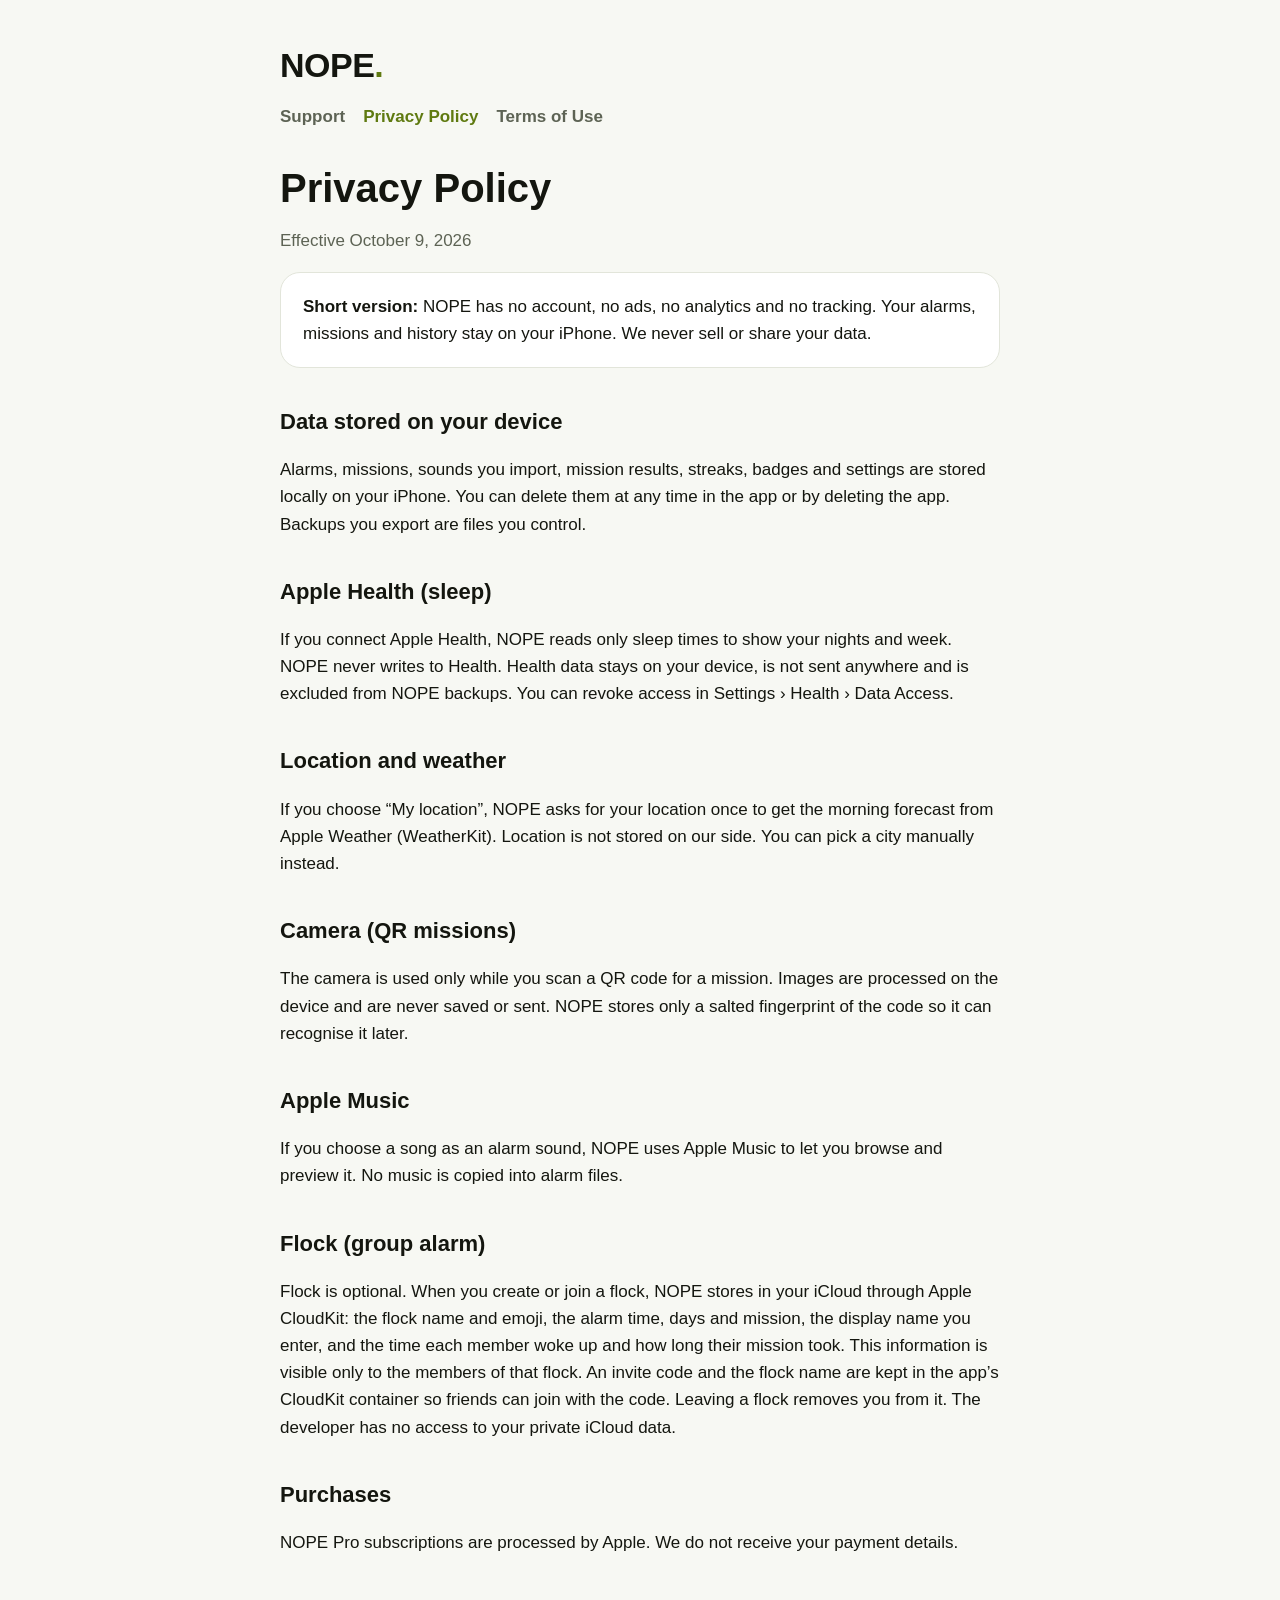
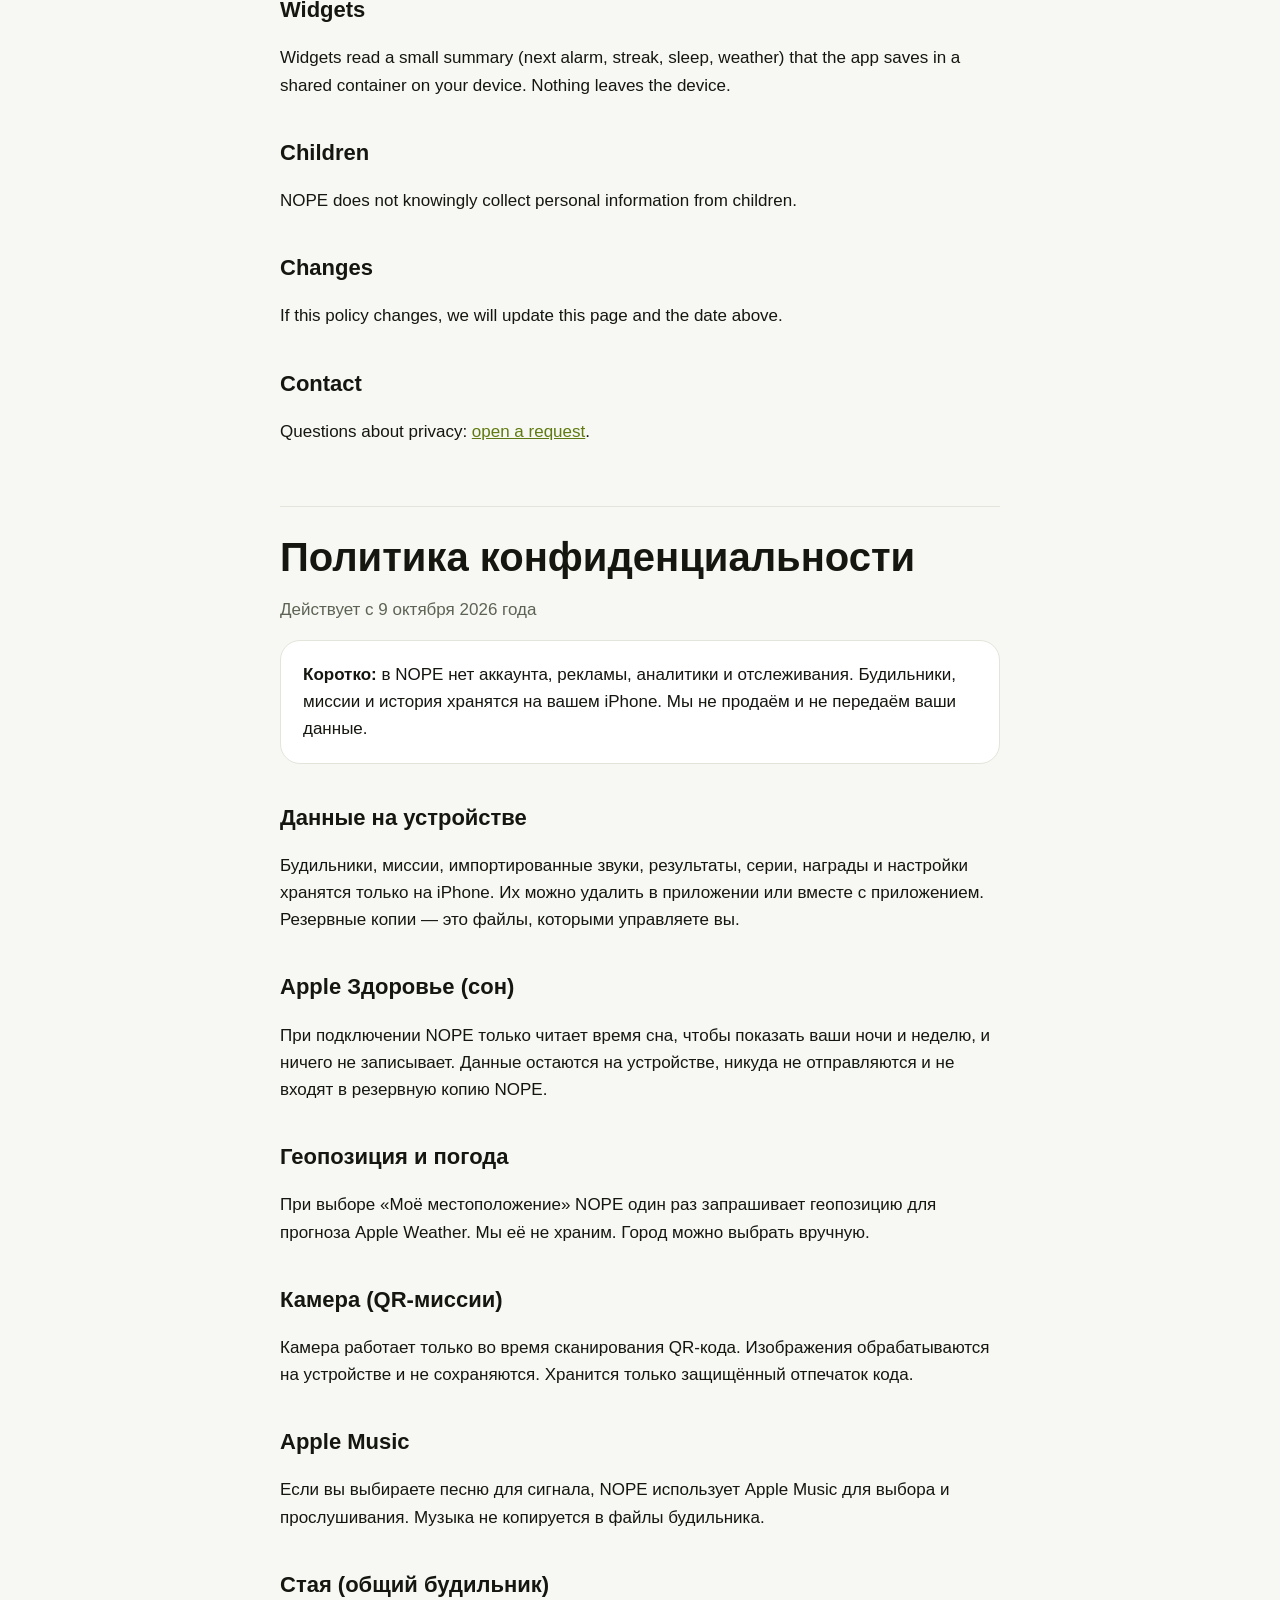
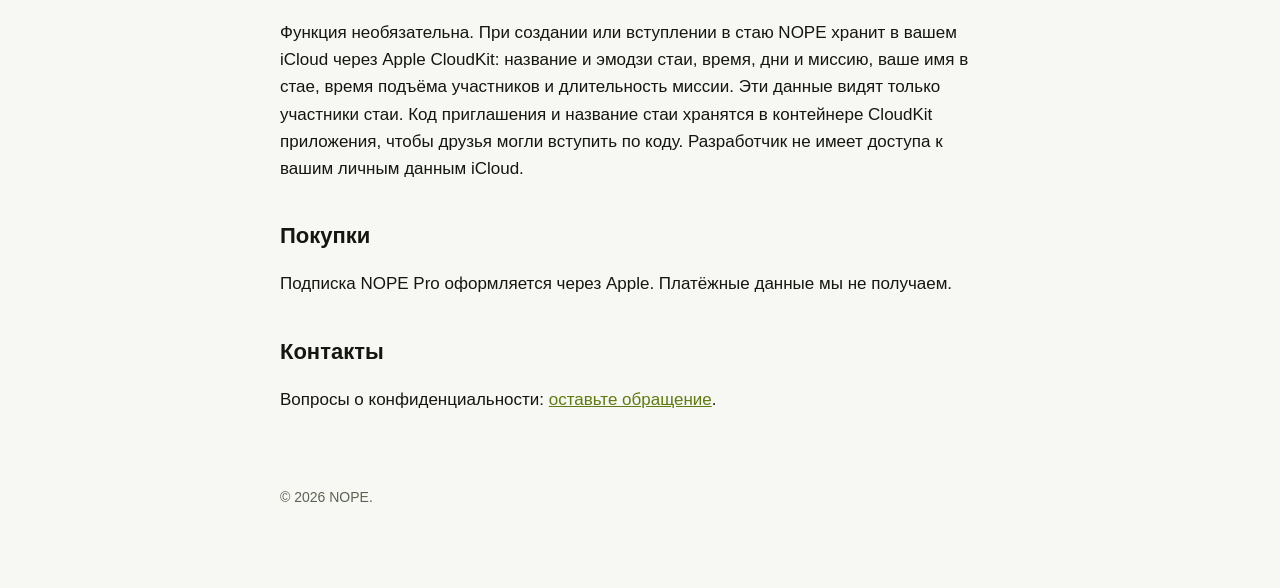
==== privacy.html @ cd567e85 "NOPE: support, privacy policy and terms pages Co-Authored-By: Claude Opus 5.5 <noreply@anthropic.com" ====
<!doctype html>
<html lang="en">
<head>
<meta charset="utf-8">
<meta name="viewport" content="width=device-width, initial-scale=1">
<title>NOPE Privacy Policy</title>
<meta name="description" content="Privacy Policy for NOPE, the alarm clock with wake-up missions for iPhone.">
<link rel="stylesheet" href="style.css">
</head>
<body>
<main>
<a class="brand" href="./">NOPE<span>.</span></a>
<nav><a href="./">Support</a><a href="privacy.html" aria-current="page">Privacy Policy</a><a href="terms.html">Terms of Use</a></nav>

<h1>Privacy Policy</h1>
<p class="muted">Effective October 9, 2026</p>

<div class="card"><strong>Short version:</strong> NOPE has no account, no ads, no analytics and no tracking. Your alarms, missions and history stay on your iPhone. We never sell or share your data.</div>

<h2>Data stored on your device</h2>
<p>Alarms, missions, sounds you import, mission results, streaks, badges and settings are stored locally on your iPhone. You can delete them at any time in the app or by deleting the app. Backups you export are files you control.</p>

<h2>Apple Health (sleep)</h2>
<p>If you connect Apple Health, NOPE reads only sleep times to show your nights and week. NOPE never writes to Health. Health data stays on your device, is not sent anywhere and is excluded from NOPE backups. You can revoke access in Settings › Health › Data Access.</p>

<h2>Location and weather</h2>
<p>If you choose “My location”, NOPE asks for your location once to get the morning forecast from Apple Weather (WeatherKit). Location is not stored on our side. You can pick a city manually instead.</p>

<h2>Camera (QR missions)</h2>
<p>The camera is used only while you scan a QR code for a mission. Images are processed on the device and are never saved or sent. NOPE stores only a salted fingerprint of the code so it can recognise it later.</p>

<h2>Apple Music</h2>
<p>If you choose a song as an alarm sound, NOPE uses Apple Music to let you browse and preview it. No music is copied into alarm files.</p>

<h2>Flock (group alarm)</h2>
<p>Flock is optional. When you create or join a flock, NOPE stores in your iCloud through Apple CloudKit: the flock name and emoji, the alarm time, days and mission, the display name you enter, and the time each member woke up and how long their mission took. This information is visible only to the members of that flock. An invite code and the flock name are kept in the app’s CloudKit container so friends can join with the code. Leaving a flock removes you from it. The developer has no access to your private iCloud data.</p>

<h2>Purchases</h2>
<p>NOPE Pro subscriptions are processed by Apple. We do not receive your payment details.</p>

<h2>Widgets</h2>
<p>Widgets read a small summary (next alarm, streak, sleep, weather) that the app saves in a shared container on your device. Nothing leaves the device.</p>

<h2>Children</h2>
<p>NOPE does not knowingly collect personal information from children.</p>

<h2>Changes</h2>
<p>If this policy changes, we will update this page and the date above.</p>

<h2>Contact</h2>
<p>Questions about privacy: <a href="https://github.com/funnymataleao/nope-app/issues">open a request</a>.</p>

<section class="lang" lang="ru">
<h1>Политика конфиденциальности</h1>
<p class="muted">Действует с 9 октября 2026 года</p>
<div class="card"><strong>Коротко:</strong> в NOPE нет аккаунта, рекламы, аналитики и отслеживания. Будильники, миссии и история хранятся на вашем iPhone. Мы не продаём и не передаём ваши данные.</div>
<h2>Данные на устройстве</h2>
<p>Будильники, миссии, импортированные звуки, результаты, серии, награды и настройки хранятся только на iPhone. Их можно удалить в приложении или вместе с приложением. Резервные копии — это файлы, которыми управляете вы.</p>
<h2>Apple Здоровье (сон)</h2>
<p>При подключении NOPE только читает время сна, чтобы показать ваши ночи и неделю, и ничего не записывает. Данные остаются на устройстве, никуда не отправляются и не входят в резервную копию NOPE.</p>
<h2>Геопозиция и погода</h2>
<p>При выборе «Моё местоположение» NOPE один раз запрашивает геопозицию для прогноза Apple Weather. Мы её не храним. Город можно выбрать вручную.</p>
<h2>Камера (QR-миссии)</h2>
<p>Камера работает только во время сканирования QR-кода. Изображения обрабатываются на устройстве и не сохраняются. Хранится только защищённый отпечаток кода.</p>
<h2>Apple Music</h2>
<p>Если вы выбираете песню для сигнала, NOPE использует Apple Music для выбора и прослушивания. Музыка не копируется в файлы будильника.</p>
<h2>Стая (общий будильник)</h2>
<p>Функция необязательна. При создании или вступлении в стаю NOPE хранит в вашем iCloud через Apple CloudKit: название и эмодзи стаи, время, дни и миссию, ваше имя в стае, время подъёма участников и длительность миссии. Эти данные видят только участники стаи. Код приглашения и название стаи хранятся в контейнере CloudKit приложения, чтобы друзья могли вступить по коду. Разработчик не имеет доступа к вашим личным данным iCloud.</p>
<h2>Покупки</h2>
<p>Подписка NOPE Pro оформляется через Apple. Платёжные данные мы не получаем.</p>
<h2>Контакты</h2>
<p>Вопросы о конфиденциальности: <a href="https://github.com/funnymataleao/nope-app/issues">оставьте обращение</a>.</p>
</section>

<footer>© 2026 NOPE.</footer>
</main>
</body>
</html>
---- style.css ----
:root{--bg:#0a0b09;--card:#15170f;--text:#f2f4ec;--muted:#a3a99a;--lime:#d8f76f;--line:#2a2e22}
@media (prefers-color-scheme: light){:root{--bg:#f7f8f3;--card:#ffffff;--text:#14160f;--muted:#5d6354;--lime:#5f7a10;--line:#e2e5da}}
*{box-sizing:border-box}
body{margin:0;background:var(--bg);color:var(--text);font:17px/1.6 -apple-system,BlinkMacSystemFont,"SF Pro Text","Segoe UI",Roboto,sans-serif}
main{max-width:760px;margin:0 auto;padding:48px 20px 80px}
.brand{font:900 34px/1 ui-rounded,"SF Pro Rounded",-apple-system,sans-serif;letter-spacing:-.5px;text-decoration:none;color:var(--text)}
.brand span{color:var(--lime)}
nav{display:flex;gap:18px;flex-wrap:wrap;margin:18px 0 36px}
nav a{color:var(--muted);text-decoration:none;font-weight:600}
nav a:hover,nav a[aria-current]{color:var(--lime)}
h1{font:900 40px/1.1 ui-rounded,"SF Pro Rounded",-apple-system,sans-serif;margin:0 0 8px}
h2{font-size:22px;margin:36px 0 8px}
p,li{color:var(--text)}
.muted{color:var(--muted)}
a{color:var(--lime)}
.card{background:var(--card);border:1px solid var(--line);border-radius:20px;padding:20px 22px;margin:16px 0}
.lang{display:inline-block;margin-top:44px;padding-top:28px;border-top:1px solid var(--line);width:100%}
footer{margin-top:56px;color:var(--muted);font-size:14px}
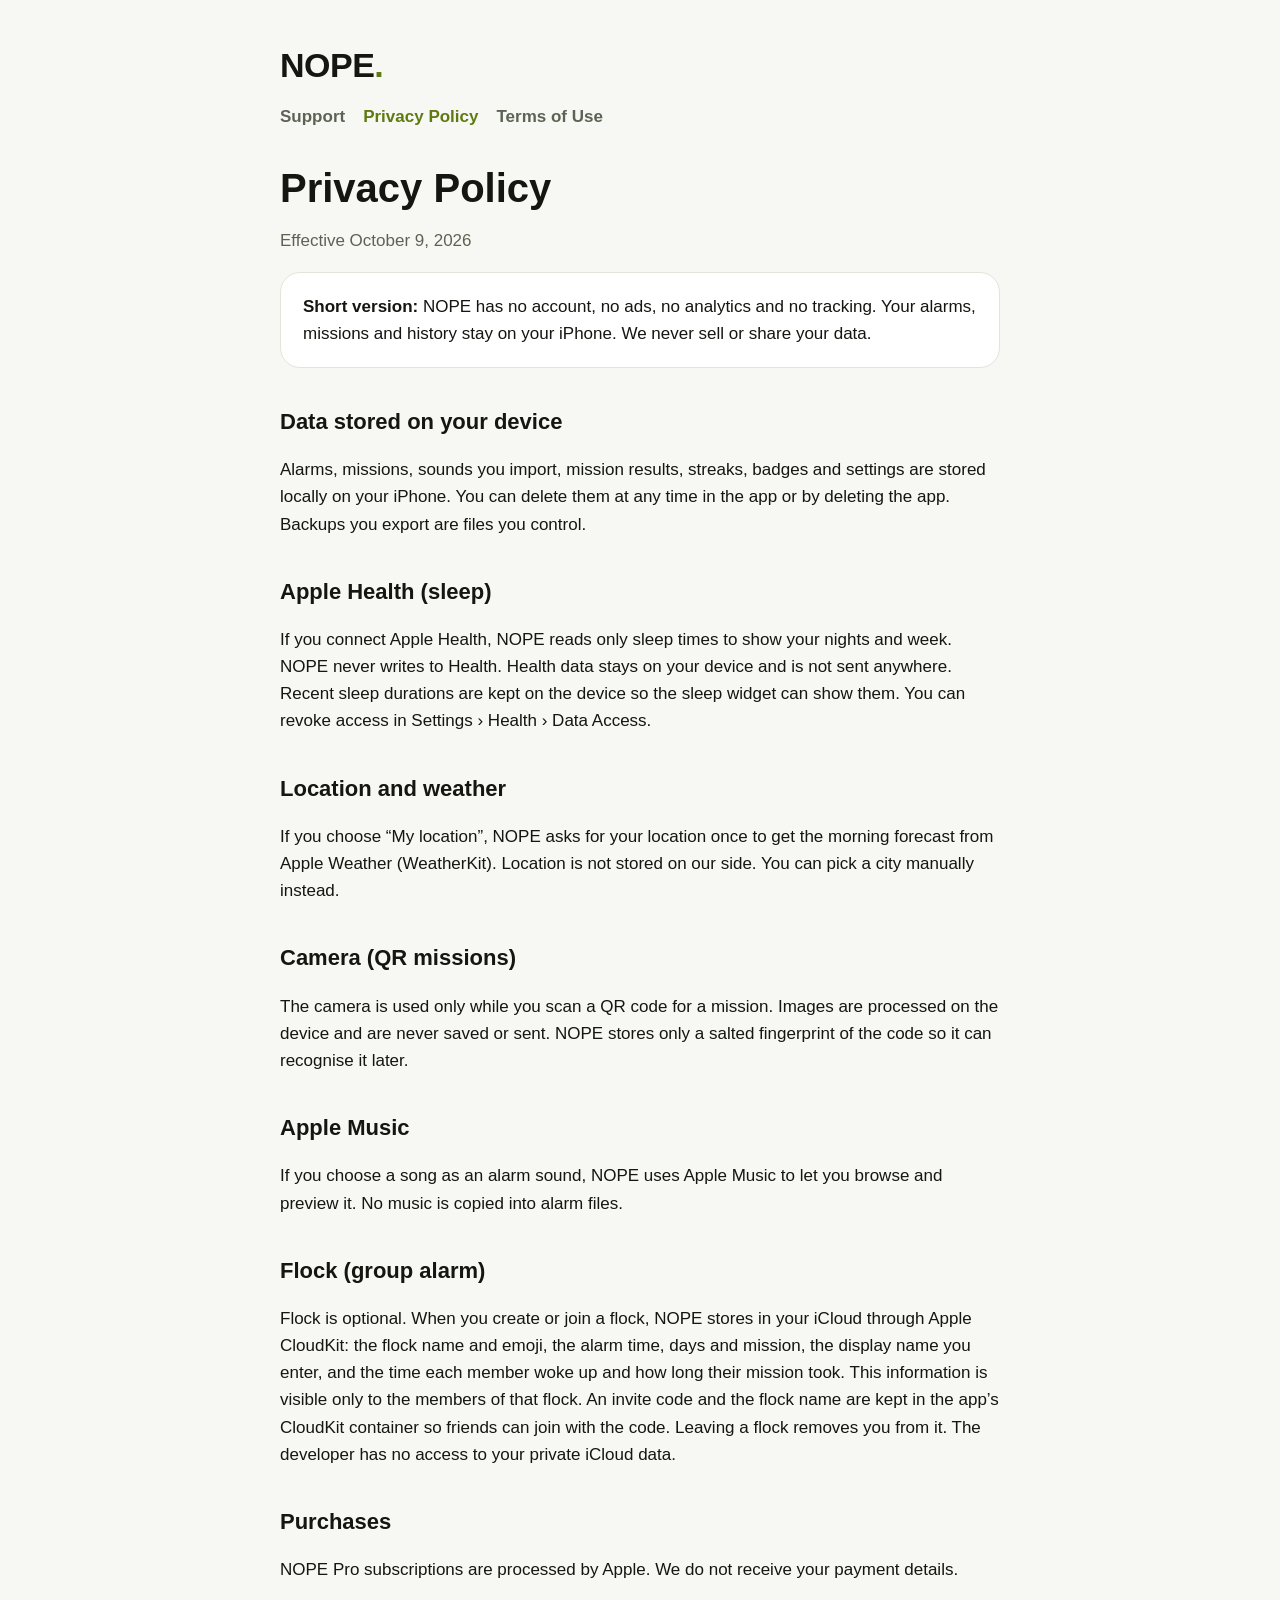
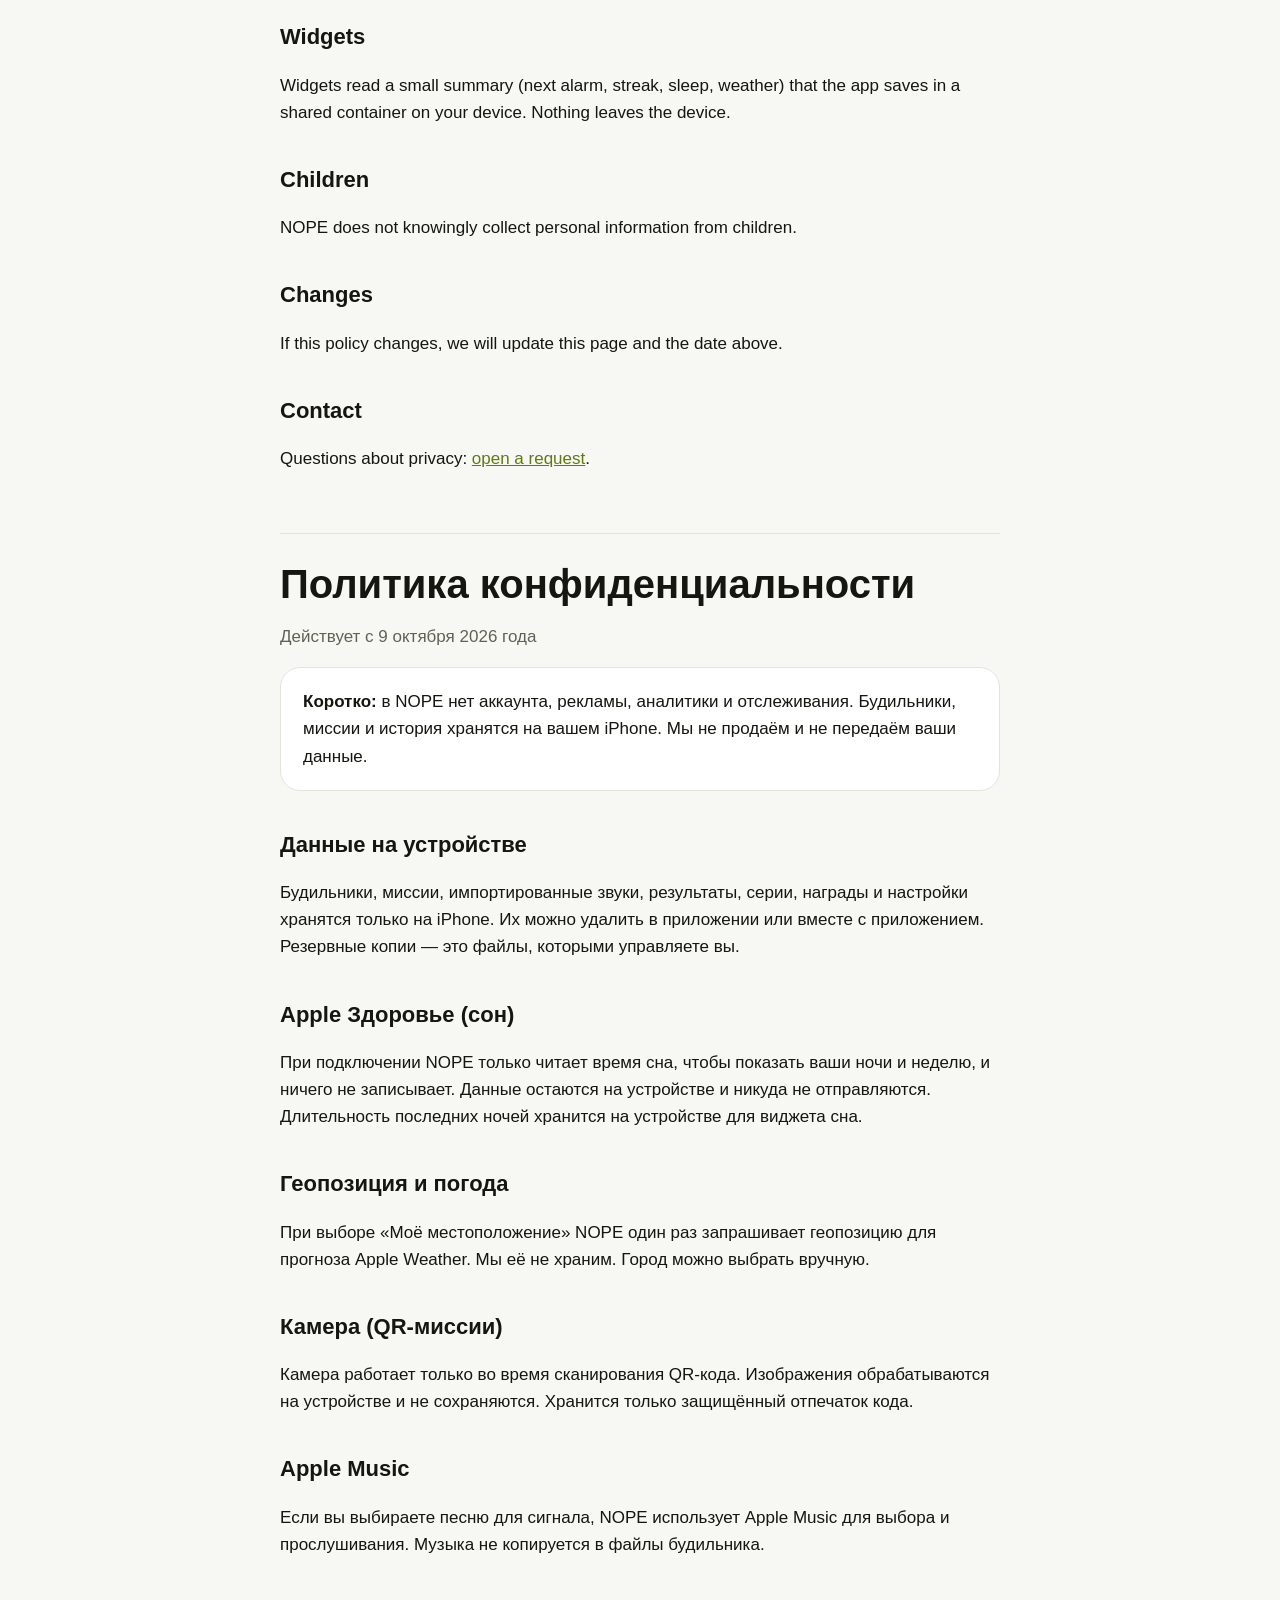
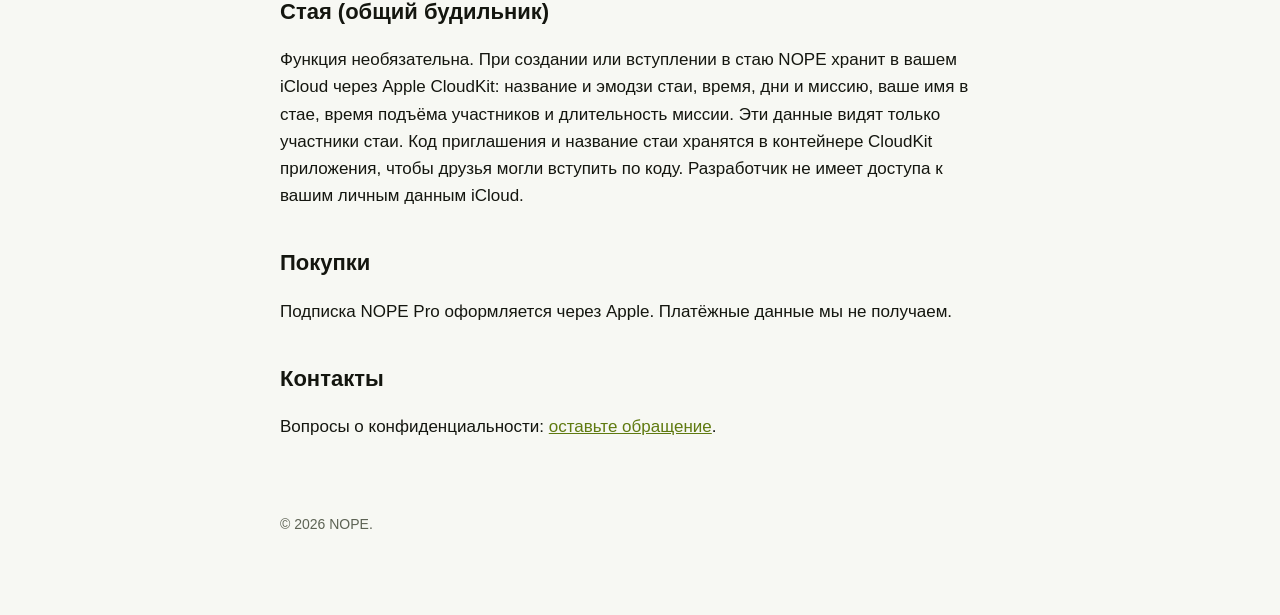
==== commit 74ca9126: "Privacy: sleep widget storage, no backup claim Co-Authored-By: Claude Opus 5.5 <noreply@anthropic.co" ====
--- a/privacy.html
+++ b/privacy.html
@@ -21,7 +21,7 @@
 <p>Alarms, missions, sounds you import, mission results, streaks, badges and settings are stored locally on your iPhone. You can delete them at any time in the app or by deleting the app. Backups you export are files you control.</p>
 
 <h2>Apple Health (sleep)</h2>
-<p>If you connect Apple Health, NOPE reads only sleep times to show your nights and week. NOPE never writes to Health. Health data stays on your device, is not sent anywhere and is excluded from NOPE backups. You can revoke access in Settings › Health › Data Access.</p>
+<p>If you connect Apple Health, NOPE reads only sleep times to show your nights and week. NOPE never writes to Health. Health data stays on your device and is not sent anywhere. Recent sleep durations are kept on the device so the sleep widget can show them. You can revoke access in Settings › Health › Data Access.</p>
 
 <h2>Location and weather</h2>
 <p>If you choose “My location”, NOPE asks for your location once to get the morning forecast from Apple Weather (WeatherKit). Location is not stored on our side. You can pick a city manually instead.</p>
@@ -57,7 +57,7 @@
 <h2>Данные на устройстве</h2>
 <p>Будильники, миссии, импортированные звуки, результаты, серии, награды и настройки хранятся только на iPhone. Их можно удалить в приложении или вместе с приложением. Резервные копии — это файлы, которыми управляете вы.</p>
 <h2>Apple Здоровье (сон)</h2>
-<p>При подключении NOPE только читает время сна, чтобы показать ваши ночи и неделю, и ничего не записывает. Данные остаются на устройстве, никуда не отправляются и не входят в резервную копию NOPE.</p>
+<p>При подключении NOPE только читает время сна, чтобы показать ваши ночи и неделю, и ничего не записывает. Данные остаются на устройстве и никуда не отправляются. Длительность последних ночей хранится на устройстве для виджета сна.</p>
 <h2>Геопозиция и погода</h2>
 <p>При выборе «Моё местоположение» NOPE один раз запрашивает геопозицию для прогноза Apple Weather. Мы её не храним. Город можно выбрать вручную.</p>
 <h2>Камера (QR-миссии)</h2>
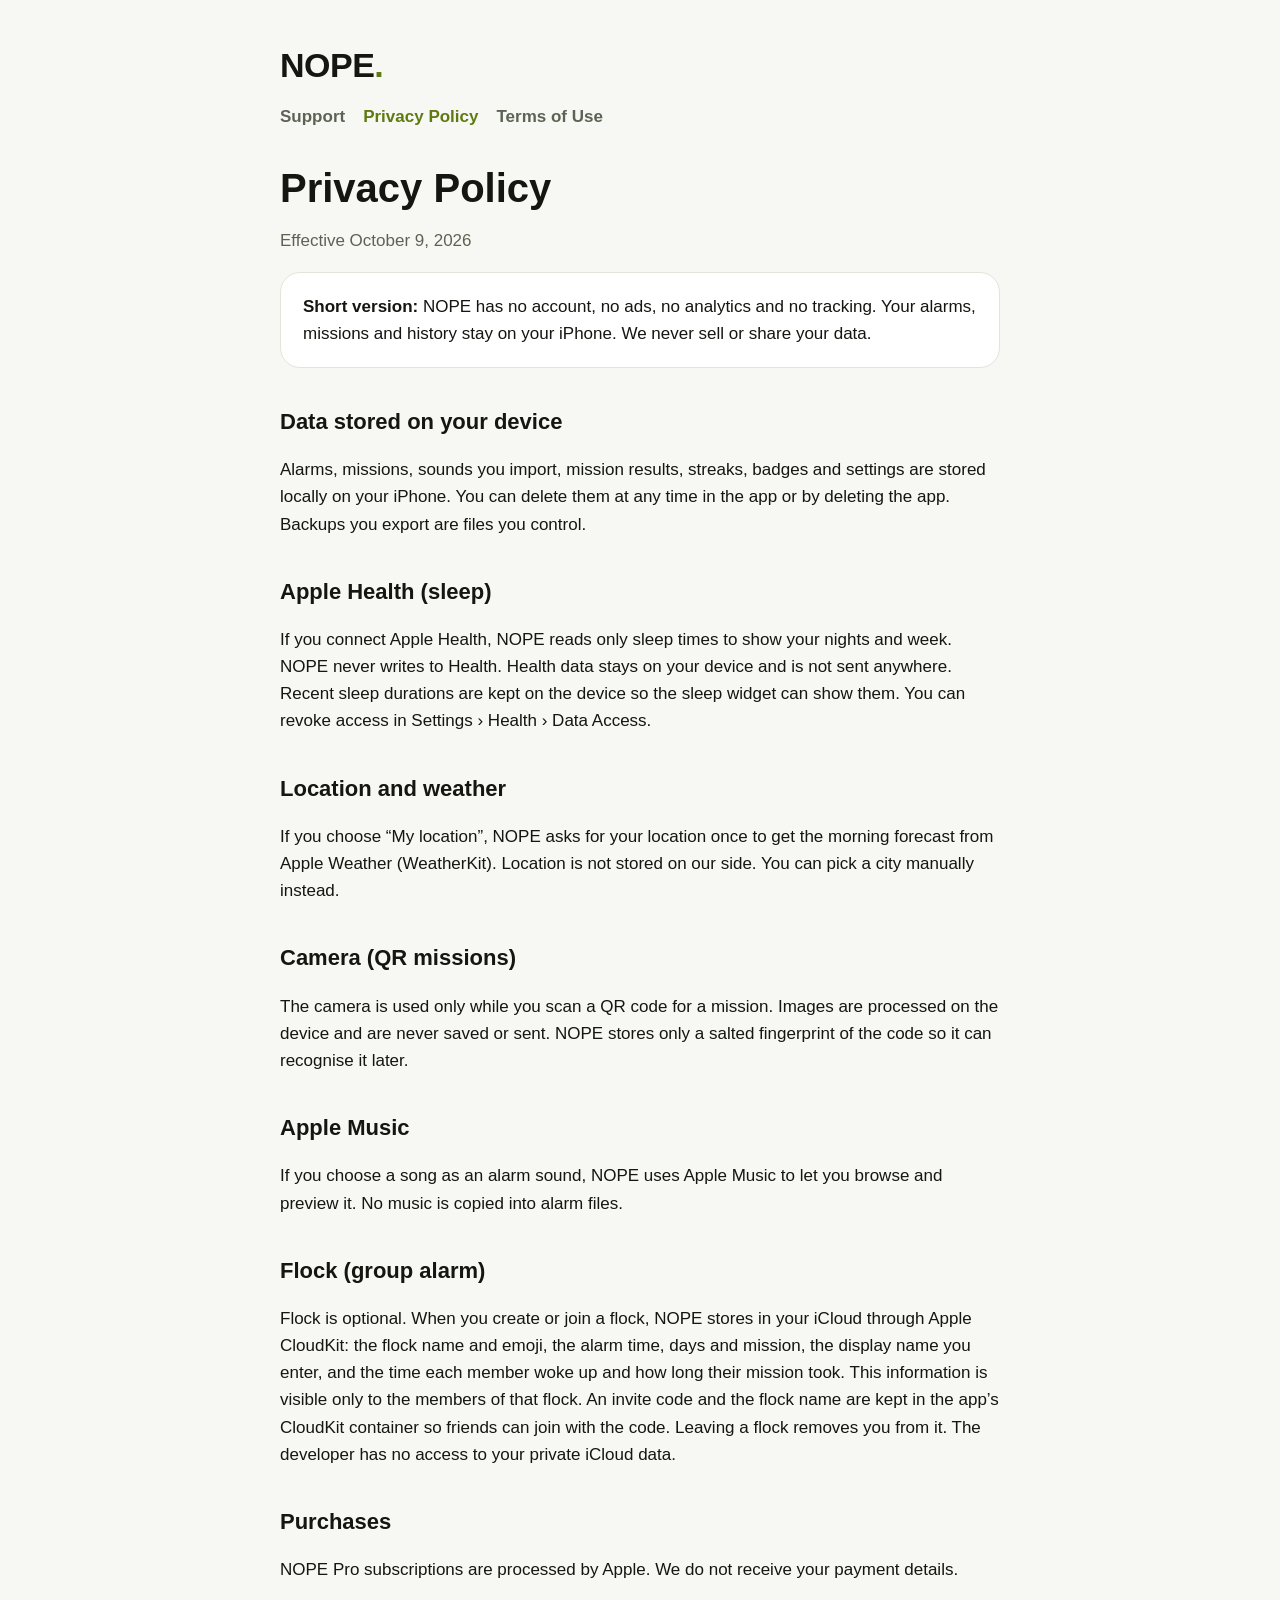
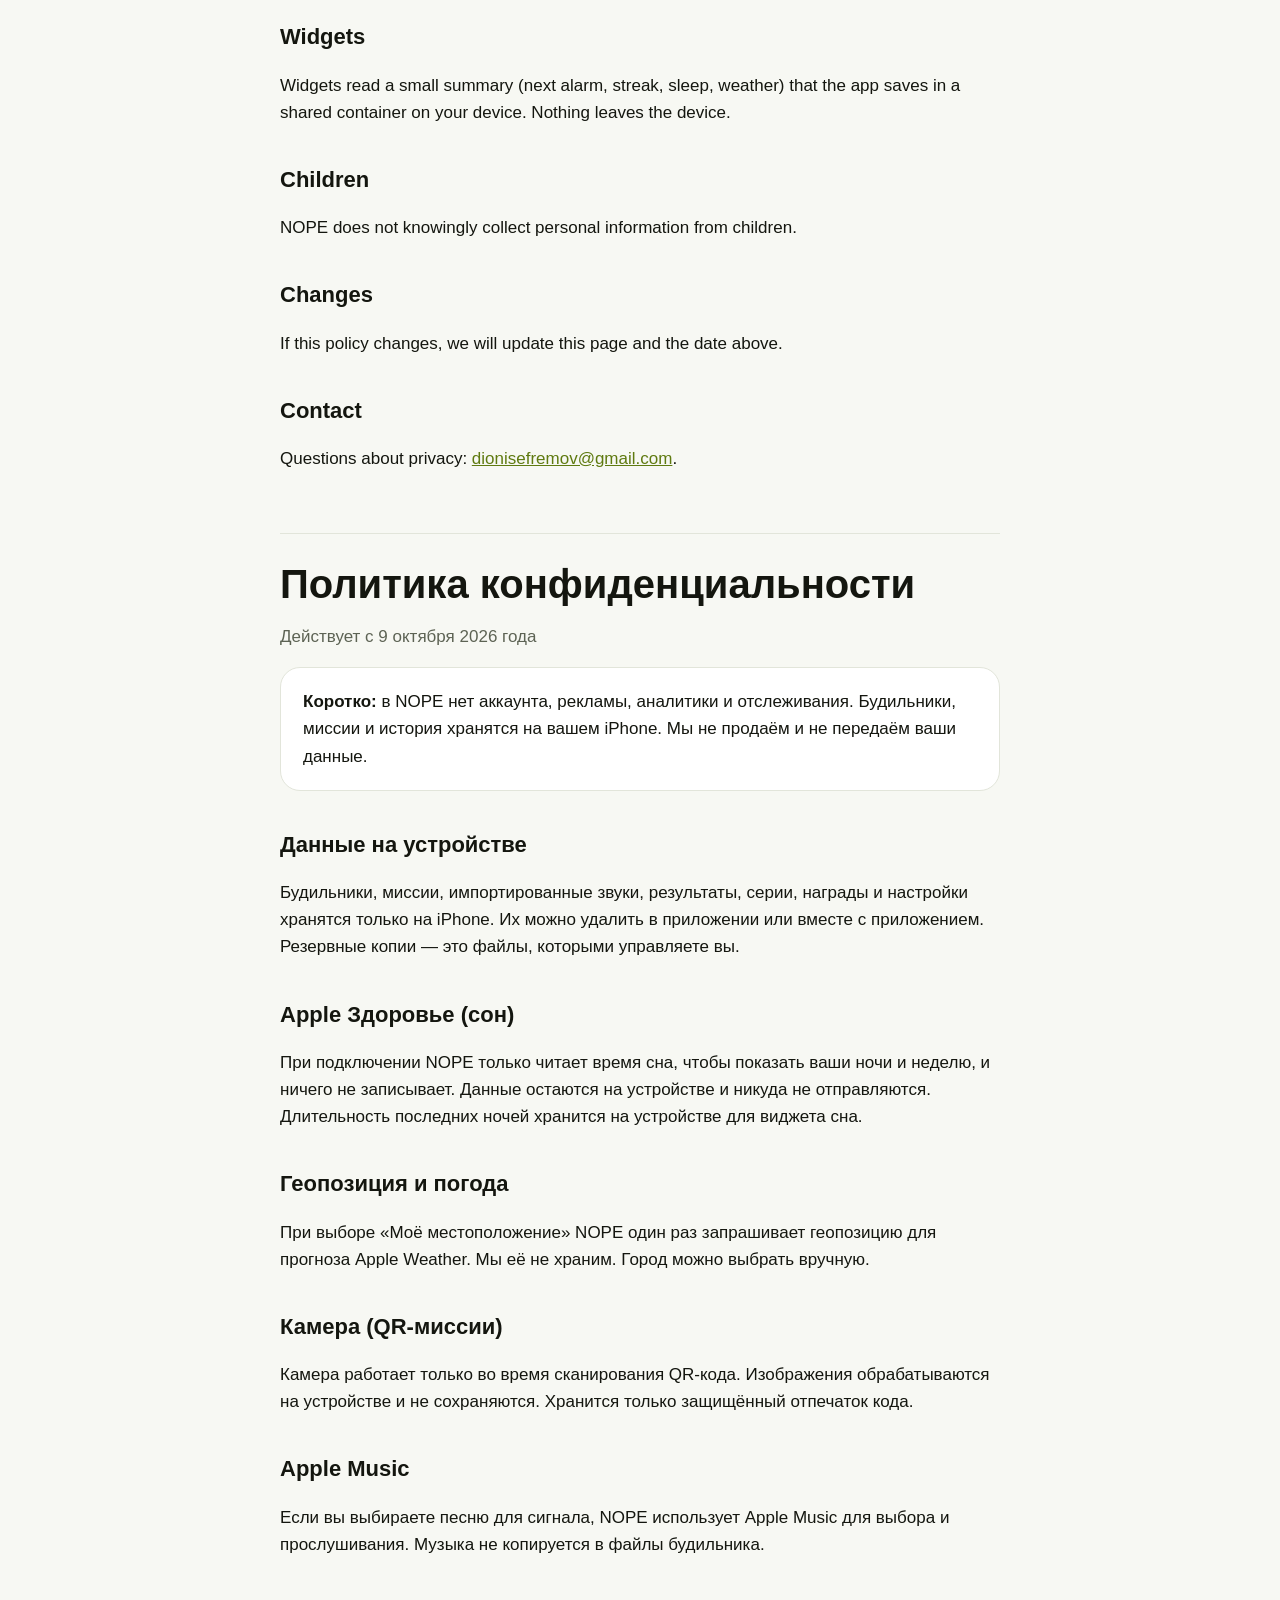
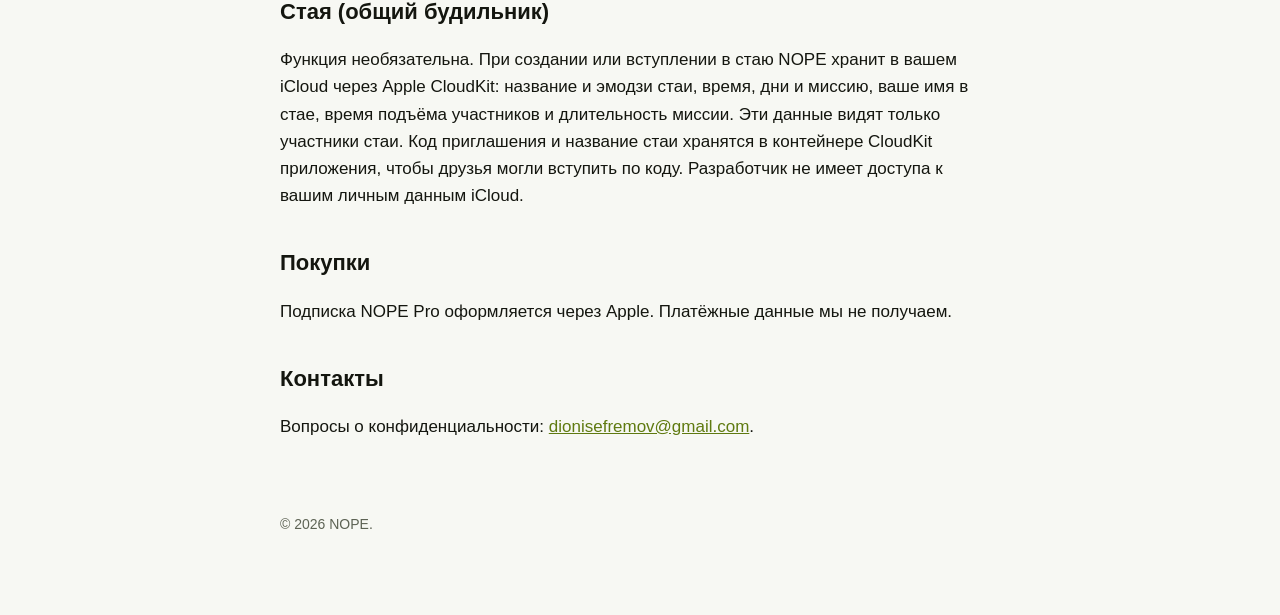
==== commit adc2ecb1: "Support by email instead of GitHub issues Co-Authored-By: Claude Opus 5.5 <noreply@anthropic.com>" ====
--- a/privacy.html
+++ b/privacy.html
@@ -48,7 +48,7 @@
 <p>If this policy changes, we will update this page and the date above.</p>
 
 <h2>Contact</h2>
-<p>Questions about privacy: <a href="https://github.com/funnymataleao/nope-app/issues">open a request</a>.</p>
+<p>Questions about privacy: <a href="mailto:dionisefremov@gmail.com">dionisefremov@gmail.com</a>.</p>
 
 <section class="lang" lang="ru">
 <h1>Политика конфиденциальности</h1>
@@ -69,7 +69,7 @@
 <h2>Покупки</h2>
 <p>Подписка NOPE Pro оформляется через Apple. Платёжные данные мы не получаем.</p>
 <h2>Контакты</h2>
-<p>Вопросы о конфиденциальности: <a href="https://github.com/funnymataleao/nope-app/issues">оставьте обращение</a>.</p>
+<p>Вопросы о конфиденциальности: <a href="mailto:dionisefremov@gmail.com">dionisefremov@gmail.com</a>.</p>
 </section>
 
 <footer>© 2026 NOPE.</footer>
